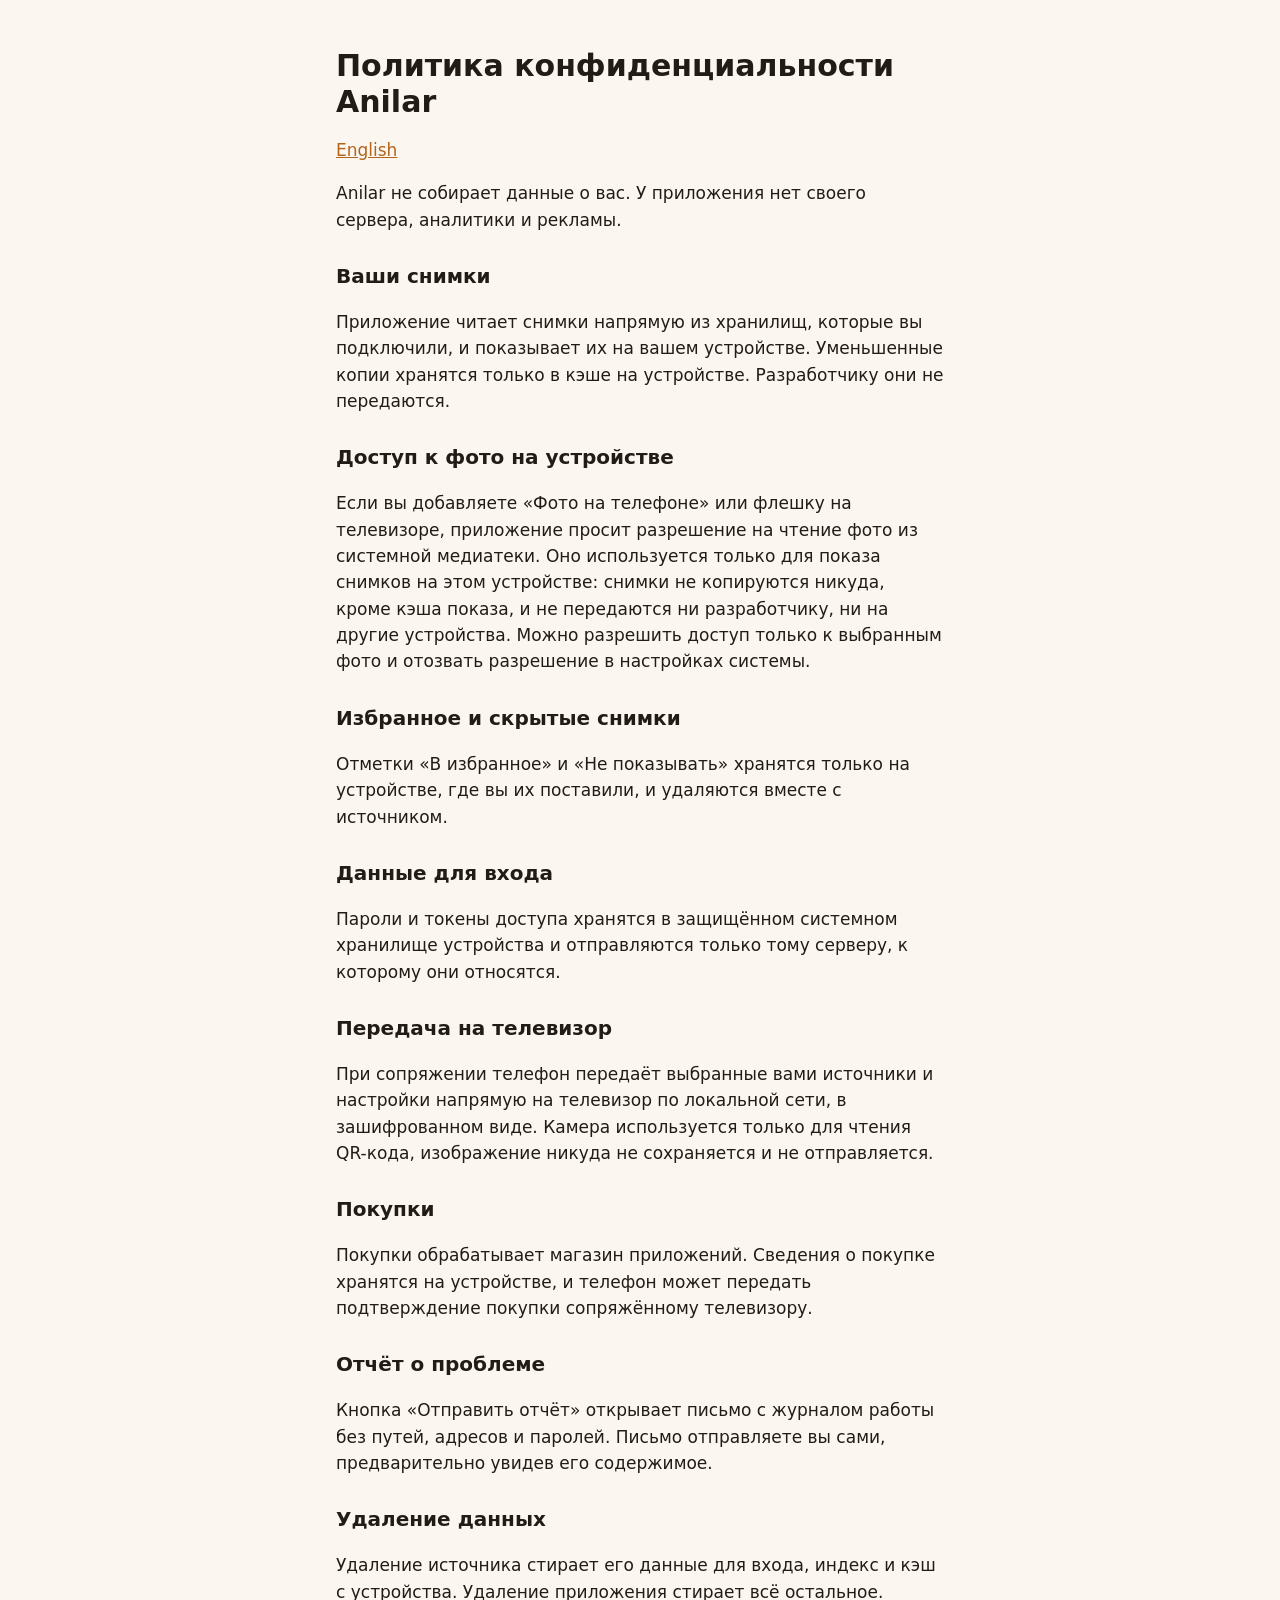
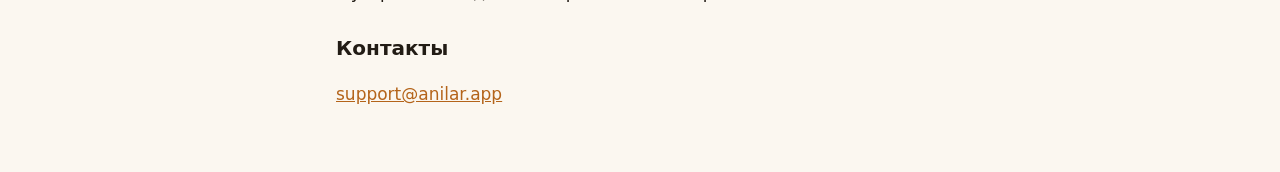
==== privacy/index.html @ 00433fb0 "Anilar site: privacy policy, pairing landing Co-Authored-By: Claude Opus 5.5 <noreply@anthropic.com>" ====
<!doctype html>
<html lang="ru">
<head>
<meta charset="utf-8"><meta name="viewport" content="width=device-width, initial-scale=1">
<title>Политика конфиденциальности</title><link rel="stylesheet" href="../style.css">
</head>
<body><main>
<h1>Политика конфиденциальности Anilar</h1>
<p class="muted"><a href="../en/privacy/">English</a></p>
<p>Anilar не собирает данные о вас. У приложения нет своего сервера, аналитики и рекламы.</p>
<h2>Ваши снимки</h2>
<p>Приложение читает снимки напрямую из хранилищ, которые вы подключили, и показывает их на вашем устройстве. Уменьшенные копии хранятся только в кэше на устройстве. Разработчику они не передаются.</p>
<h2>Доступ к фото на устройстве</h2>
<p>Если вы добавляете «Фото на телефоне» или флешку на телевизоре, приложение просит разрешение на чтение фото из системной медиатеки. Оно используется только для показа снимков на этом устройстве: снимки не копируются никуда, кроме кэша показа, и не передаются ни разработчику, ни на другие устройства. Можно разрешить доступ только к выбранным фото и отозвать разрешение в настройках системы.</p>
<h2>Избранное и скрытые снимки</h2>
<p>Отметки «В избранное» и «Не показывать» хранятся только на устройстве, где вы их поставили, и удаляются вместе с источником.</p>
<h2>Данные для входа</h2>
<p>Пароли и токены доступа хранятся в защищённом системном хранилище устройства и отправляются только тому серверу, к которому они относятся.</p>
<h2>Передача на телевизор</h2>
<p>При сопряжении телефон передаёт выбранные вами источники и настройки напрямую на телевизор по локальной сети, в зашифрованном виде. Камера используется только для чтения QR-кода, изображение никуда не сохраняется и не отправляется.</p>
<h2>Покупки</h2>
<p>Покупки обрабатывает магазин приложений. Сведения о покупке хранятся на устройстве, и телефон может передать подтверждение покупки сопряжённому телевизору.</p>
<h2>Отчёт о проблеме</h2>
<p>Кнопка «Отправить отчёт» открывает письмо с журналом работы без путей, адресов и паролей. Письмо отправляете вы сами, предварительно увидев его содержимое.</p>
<h2>Удаление данных</h2>
<p>Удаление источника стирает его данные для входа, индекс и кэш с устройства. Удаление приложения стирает всё остальное.</p>
<h2>Контакты</h2>
<p><a href="mailto:support@anilar.app">support@anilar.app</a></p>
</main></body>
</html>
---- style.css ----
:root { --bg: #fbf7f0; --fg: #221c15; --muted: #6b6155; --accent: #b4641a; }
@media (prefers-color-scheme: dark) {
  :root { --bg: #1a1410; --fg: #f4ece1; --muted: #b5a998; --accent: #ffb25c; }
}
* { box-sizing: border-box; }
body { margin: 0; background: var(--bg); color: var(--fg);
  font: 17px/1.55 system-ui, -apple-system, "Segoe UI", Roboto, sans-serif; }
main { max-width: 640px; margin: 0 auto; padding: 48px 16px; }
h1 { font-size: 30px; line-height: 1.2; margin: 0 0 12px; }
h2 { font-size: 20px; margin: 28px 0 6px; }
p, li { color: var(--fg); }
.muted { color: var(--muted); }
a { color: var(--accent); }
.button { display: inline-block; padding: 12px 20px; margin: 6px 8px 6px 0;
  border-radius: 12px; background: var(--accent); color: var(--bg);
  font-weight: 600; text-decoration: none; }
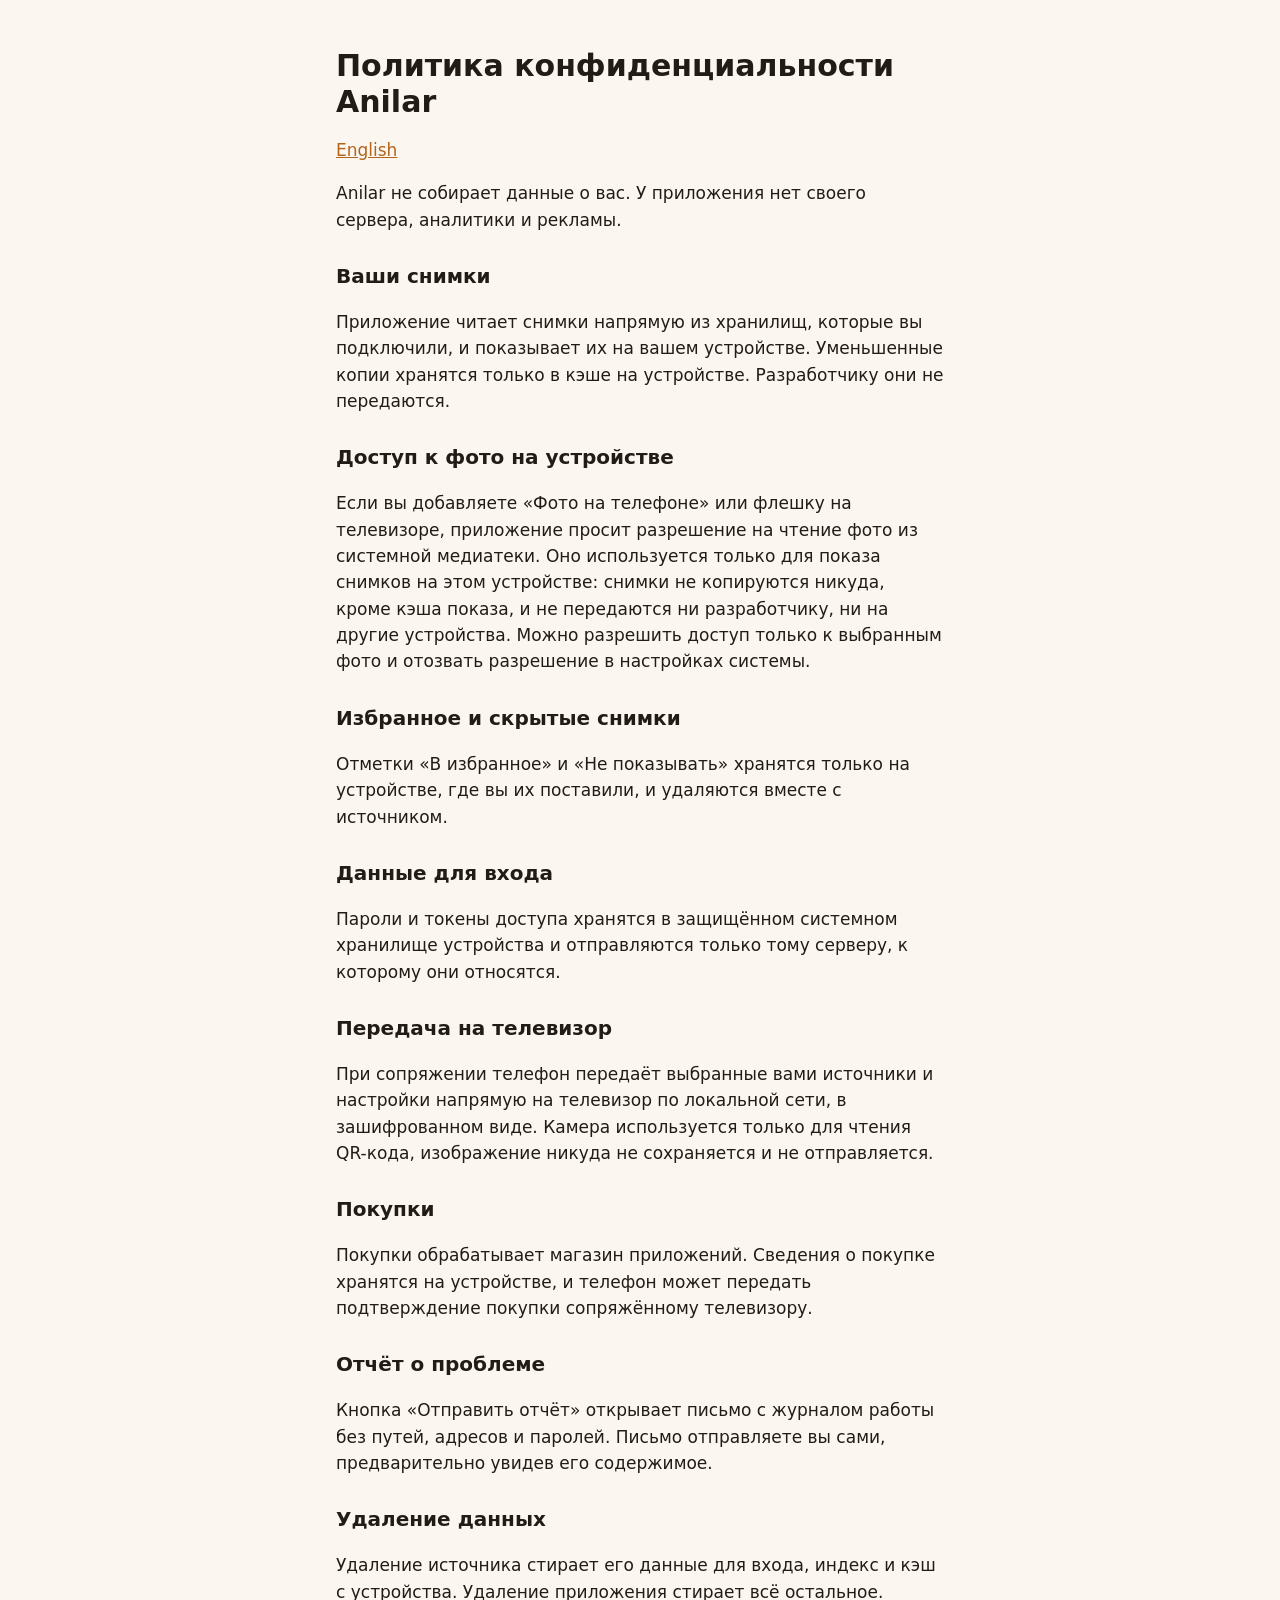
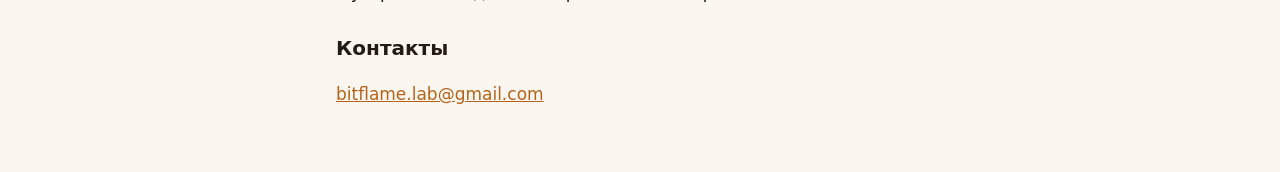
==== commit 5431277a: "Contact address" ====
--- a/privacy/index.html
+++ b/privacy/index.html
@@ -25,6 +25,6 @@
 <h2>Удаление данных</h2>
 <p>Удаление источника стирает его данные для входа, индекс и кэш с устройства. Удаление приложения стирает всё остальное.</p>
 <h2>Контакты</h2>
-<p><a href="mailto:support@anilar.app">support@anilar.app</a></p>
+<p><a href="mailto:bitflame.lab@gmail.com">bitflame.lab@gmail.com</a></p>
 </main></body>
 </html>
